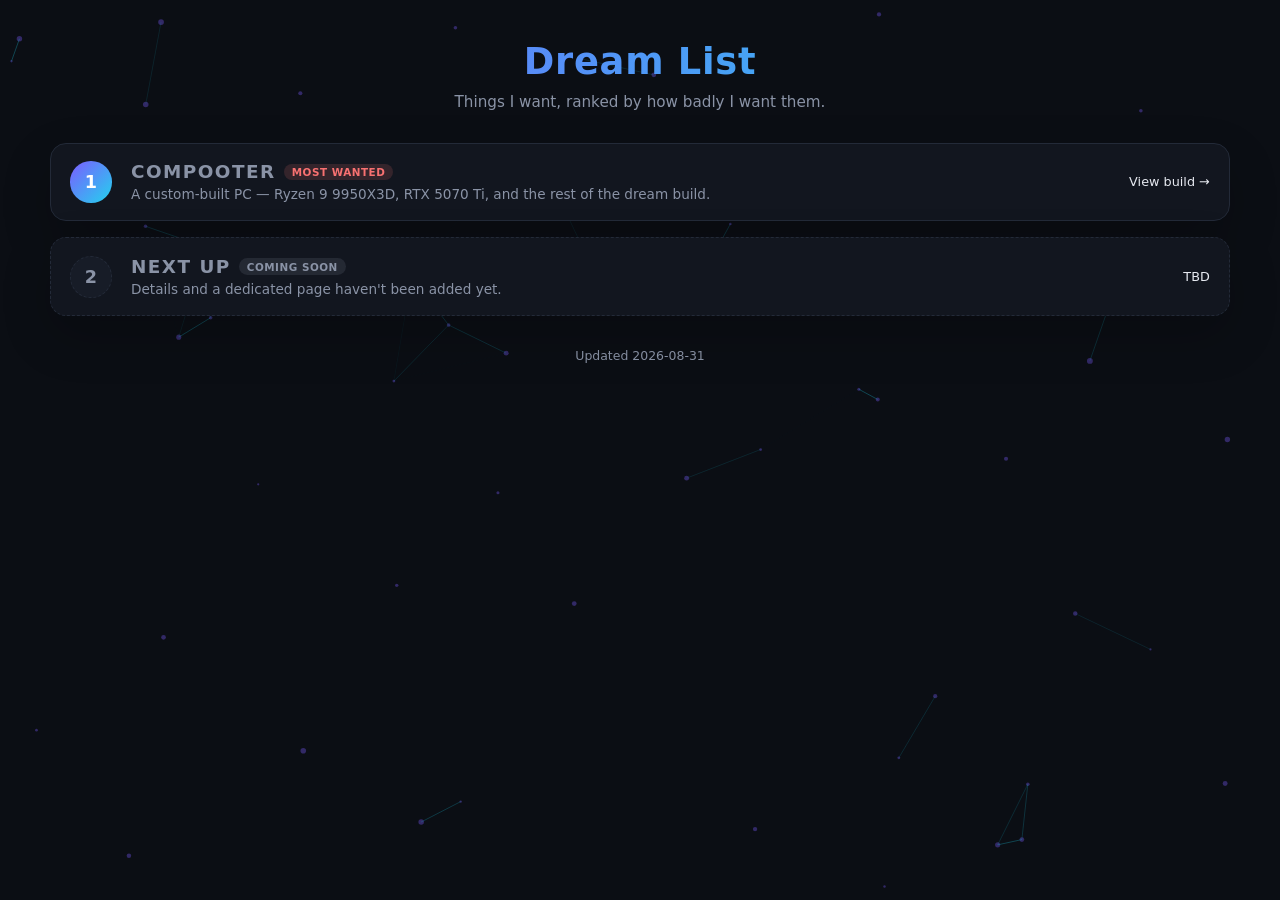
==== index.html @ 9522ab14 "Initial commit: Compooter dream list + PC build page" ====
<!DOCTYPE html>
<html lang="en">
<head>
<meta charset="UTF-8">
<meta name="viewport" content="width=device-width, initial-scale=1.0">
<title>Dream List</title>
<link rel="stylesheet" href="css/base.css">
<link rel="stylesheet" href="css/landing.css">
</head>
<body>
<canvas id="bgCanvas" aria-hidden="true"></canvas>

<div class="wrap">
  <header class="hero">
    <h1>Dream List</h1>
    <p class="subtitle">Things I want, ranked by how badly I want them.</p>
  </header>

  <ol class="dream-list">
    <li>
      <a class="dream-item panel-box" href="compooter.html">
        <span class="dream-rank">1</span>
        <div class="dream-item-body">
          <h2>Compooter <span class="dream-tag hot">Most Wanted</span></h2>
          <p>A custom-built PC &mdash; Ryzen 9 9950X3D, RTX 5070 Ti, and the rest of the dream build.</p>
        </div>
        <span class="dream-item-action">View build &rarr;</span>
      </a>
    </li>
    <li class="dream-item panel-box is-placeholder">
      <span class="dream-rank">2</span>
      <div class="dream-item-body">
        <h2>Next Up <span class="dream-tag soon">Coming Soon</span></h2>
        <p>Details and a dedicated page haven't been added yet.</p>
      </div>
      <span class="dream-item-action">TBD</span>
    </li>
  </ol>

  <footer>
    Updated 2026-08-31
  </footer>
</div>

<script src="js/particles.js"></script>
</body>
</html>
---- css/base.css ----
:root {
  --bg: #0b0e14;
  --panel: #12161f;
  --panel-alt: #171c27;
  --border: #232a38;
  --text: #e6e9f0;
  --muted: #8a93a6;
  --accent: #7c5cff;
  --accent-2: #22d3ee;
  --total: #34d399;
  --warn: #fbbf24;
  --bad: #f87171;
  --radius: 16px;
}

html[data-theme="light"] {
  --bg: #f4f5fa;
  --panel: #ffffff;
  --panel-alt: #eef0f7;
  --border: #dde1ec;
  --text: #171a24;
  --muted: #5c6372;
  --accent: #6d3bff;
  --accent-2: #0891b2;
  --total: #059669;
}

* { box-sizing: border-box; }

html, body { height: 100%; }

body {
  margin: 0;
  padding: 2.5rem 1.5rem 4rem;
  background: var(--bg);
  color: var(--text);
  font-family: "Segoe UI", system-ui, -apple-system, Roboto, sans-serif;
  min-height: 100vh;
  transition: background 0.3s ease, color 0.3s ease;
  position: relative;
}

#bgCanvas {
  position: fixed;
  inset: 0;
  z-index: -1;
  opacity: 0.7;
}

.wrap {
  max-width: 1180px;
  margin: 0 auto;
}

header {
  text-align: center;
  margin-bottom: 1.5rem;
  position: relative;
}

.header-controls {
  position: absolute;
  top: 0;
  right: 0;
  display: flex;
  gap: 0.5rem;
}

.icon-btn {
  background: var(--panel);
  border: 1px solid var(--border);
  color: var(--text);
  width: 2.4rem;
  height: 2.4rem;
  border-radius: 999px;
  cursor: pointer;
  font-size: 1rem;
  display: inline-flex;
  align-items: center;
  justify-content: center;
  transition: transform 0.15s ease, border-color 0.2s ease;
}

.icon-btn:hover { border-color: var(--accent-2); transform: translateY(-2px); }
.icon-btn:active { transform: translateY(0) scale(0.94); }

header h1 {
  margin: 0 0 0.4rem;
  font-size: 2.3rem;
  letter-spacing: 0.02em;
  background: linear-gradient(90deg, var(--accent), var(--accent-2), var(--accent));
  background-size: 200% auto;
  -webkit-background-clip: text;
  background-clip: text;
  color: transparent;
  animation: shine 6s linear infinite;
}

@keyframes shine {
  to { background-position: 200% center; }
}

header p.subtitle {
  margin: 0;
  color: var(--muted);
  font-size: 0.95rem;
}

.meta-row {
  display: flex;
  justify-content: center;
  align-items: center;
  gap: 0.9rem;
  margin-top: 0.6rem;
  flex-wrap: wrap;
  font-size: 0.8rem;
  color: var(--muted);
}

.clock::before { content: "🕐 "; }

.source-link {
  display: inline-block;
  color: var(--accent-2);
  text-decoration: none;
  font-size: 0.85rem;
  border: 1px solid var(--border);
  padding: 0.3rem 0.8rem;
  border-radius: 999px;
  transition: border-color 0.2s ease, color 0.2s ease;
}

.source-link:hover { border-color: var(--accent-2); color: var(--text); }

.btn {
  background: linear-gradient(135deg, var(--accent), var(--accent-2));
  color: #fff;
  border: none;
  padding: 0.5rem 0.9rem;
  border-radius: 8px;
  font-size: 0.82rem;
  font-weight: 600;
  cursor: pointer;
  text-decoration: none;
  display: inline-block;
  transition: filter 0.15s ease, transform 0.1s ease;
}

.btn:hover { filter: brightness(1.12); }
.btn:active { transform: scale(0.96); }
.btn.secondary { background: var(--panel-alt); color: var(--text); border: 1px solid var(--border); }

.panel-box {
  background: var(--panel);
  border: 1px solid var(--border);
  border-radius: var(--radius);
  padding: 1.1rem 1.2rem;
  box-shadow: 0 20px 50px rgba(0, 0, 0, 0.2);
}

.panel-box h2 {
  margin: 0 0 0.8rem;
  font-size: 0.8rem;
  text-transform: uppercase;
  letter-spacing: 0.08em;
  color: var(--muted);
}

footer {
  text-align: center;
  margin-top: 2rem;
  color: var(--muted);
  font-size: 0.78rem;
}

.toast-container {
  position: fixed;
  bottom: 1.2rem;
  left: 50%;
  transform: translateX(-50%);
  display: flex;
  flex-direction: column;
  gap: 0.5rem;
  z-index: 1000;
}

.toast {
  background: var(--panel);
  border: 1px solid var(--border);
  color: var(--text);
  padding: 0.6rem 1rem;
  border-radius: 8px;
  font-size: 0.82rem;
  opacity: 0;
  transform: translateY(10px);
  transition: opacity 0.25s ease, transform 0.25s ease;
  box-shadow: 0 10px 30px rgba(0,0,0,0.3);
}

.toast.show { opacity: 1; transform: translateY(0); }

.visually-hidden {
  position: absolute;
  width: 1px; height: 1px;
  overflow: hidden;
  clip: rect(0 0 0 0);
  white-space: nowrap;
}

@media (max-width: 600px) {
  body { padding: 4.5rem 0.75rem 3rem; }
  .header-controls { top: -2.2rem; right: 50%; transform: translateX(50%); }
}

@media (prefers-reduced-motion: reduce) {
  header h1 { animation: none !important; }
}
---- css/landing.css ----
.hero {
  margin-bottom: 2rem;
}

.hero p.subtitle {
  max-width: 40rem;
  margin: 0.6rem auto 0;
}

.dream-list {
  list-style: none;
  margin: 0;
  padding: 0;
  display: flex;
  flex-direction: column;
  gap: 1rem;
}

.dream-item {
  display: flex;
  align-items: center;
  gap: 1.2rem;
  text-decoration: none;
  color: inherit;
  animation: fadeIn 0.5s ease both;
}

.dream-item:nth-child(2) { animation-delay: 0.08s; }
.dream-item:nth-child(3) { animation-delay: 0.16s; }
.dream-item:nth-child(4) { animation-delay: 0.24s; }

@keyframes fadeIn {
  from { opacity: 0; transform: translateY(10px); }
  to { opacity: 1; transform: translateY(0); }
}

a.dream-item {
  transition: transform 0.15s ease, border-color 0.2s ease;
}

a.dream-item:hover {
  transform: translateY(-3px);
  border-color: var(--accent-2);
}

.dream-item.is-placeholder {
  border-style: dashed;
  opacity: 0.7;
}

.dream-rank {
  flex: none;
  width: 2.6rem;
  height: 2.6rem;
  border-radius: 50%;
  display: inline-flex;
  align-items: center;
  justify-content: center;
  font-weight: 700;
  font-size: 1.1rem;
  background: linear-gradient(135deg, var(--accent), var(--accent-2));
  color: #fff;
}

.is-placeholder .dream-rank {
  background: var(--panel-alt);
  color: var(--muted);
  border: 1px dashed var(--border);
}

.dream-item-body { flex: 1; min-width: 0; }

.dream-item-body h2 {
  margin: 0 0 0.25rem;
  font-size: 1.15rem;
  display: flex;
  align-items: center;
  gap: 0.5rem;
  flex-wrap: wrap;
}

.dream-item-body p {
  margin: 0;
  color: var(--muted);
  font-size: 0.85rem;
}

.dream-tag {
  font-size: 0.65rem;
  font-weight: 700;
  text-transform: uppercase;
  letter-spacing: 0.05em;
  padding: 0.15rem 0.5rem;
  border-radius: 999px;
}

.dream-tag.hot { background: rgba(248, 113, 113, 0.15); color: var(--bad); }
.dream-tag.soon { background: rgba(138, 147, 166, 0.15); color: var(--muted); }

.dream-item-action {
  flex: none;
  font-size: 0.8rem;
}

@media (max-width: 600px) {
  .dream-item { flex-wrap: wrap; }
  .dream-item-action { width: 100%; text-align: right; }
}
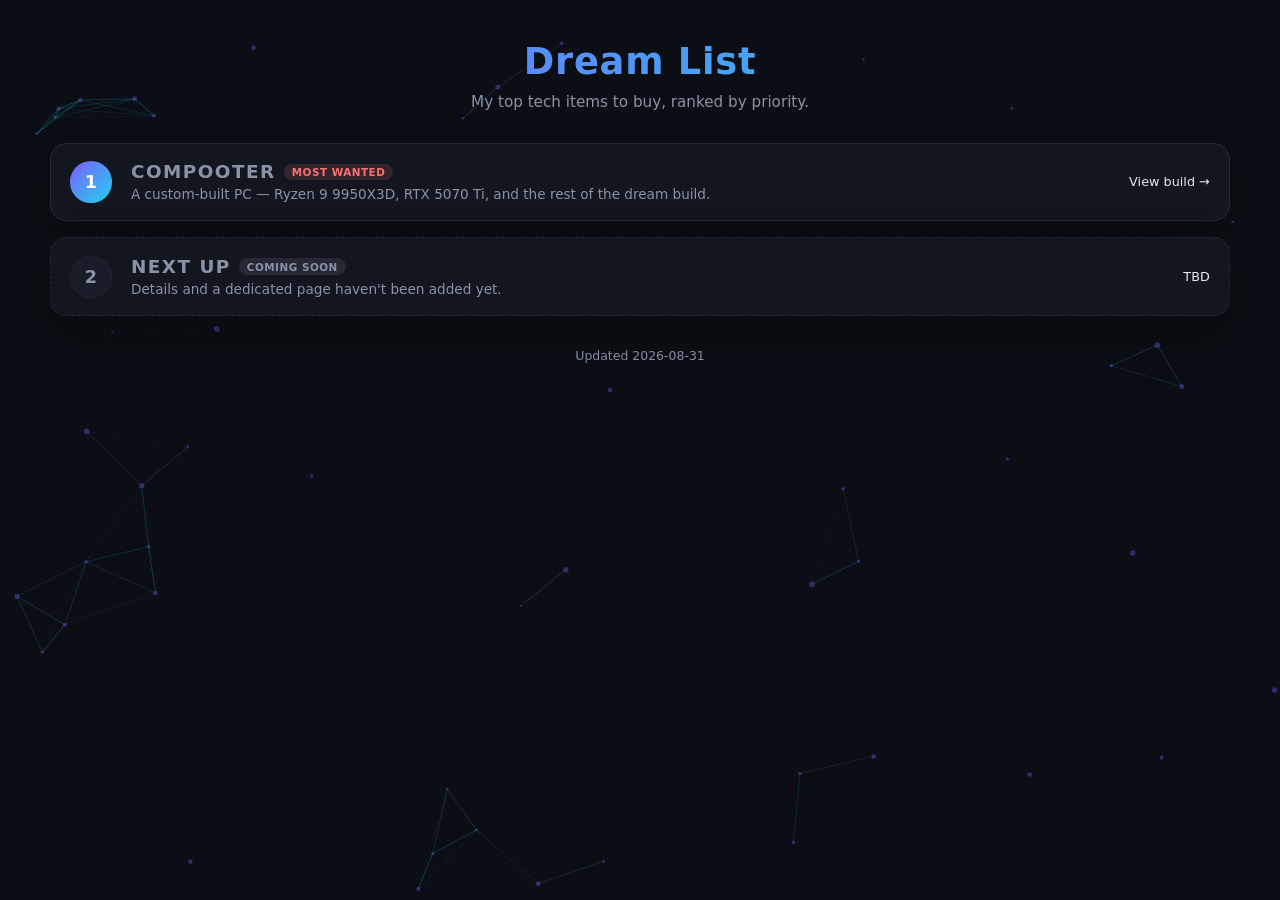
==== commit ca51c869: "Reframe landing page subtitle as top tech items to buy" ====
--- a/index.html
+++ b/index.html
@@ -13,7 +13,7 @@
 <div class="wrap">
   <header class="hero">
     <h1>Dream List</h1>
-    <p class="subtitle">Things I want, ranked by how badly I want them.</p>
+    <p class="subtitle">My top tech items to buy, ranked by priority.</p>
   </header>
 
   <ol class="dream-list">
